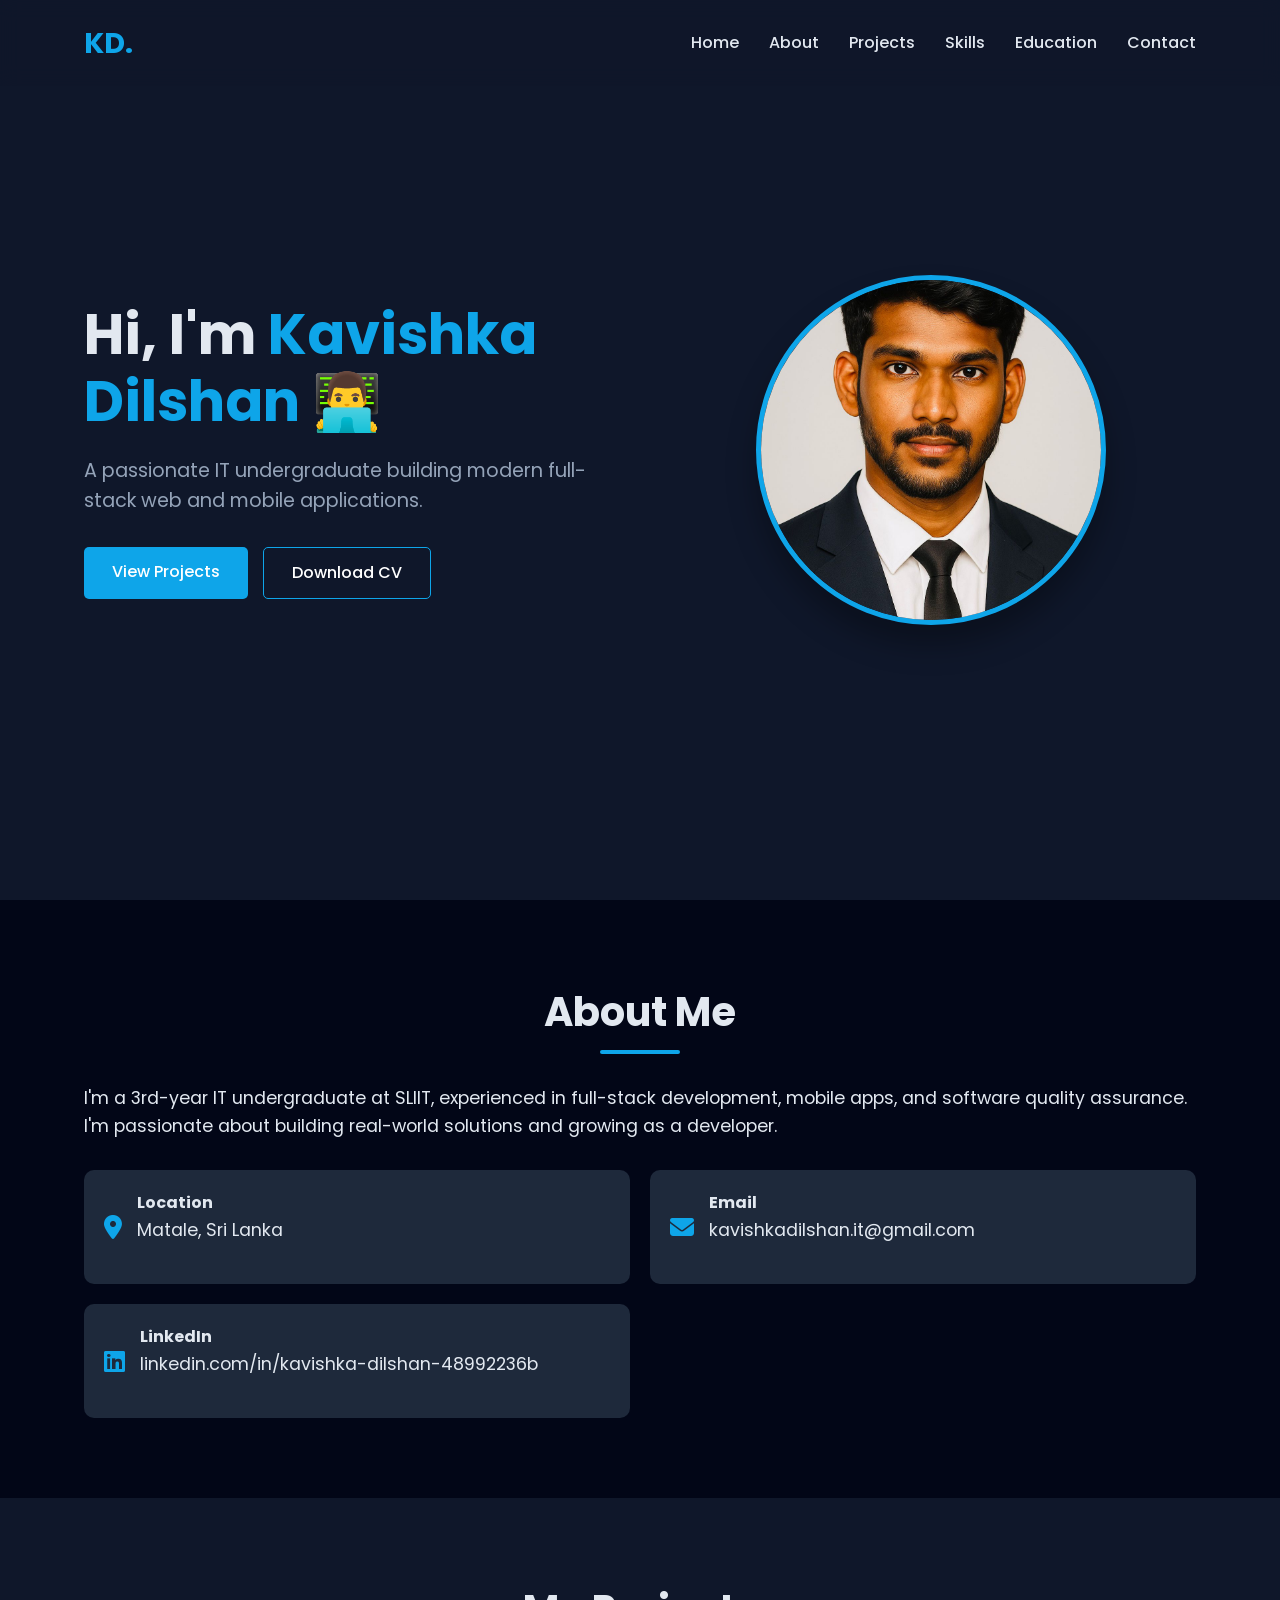
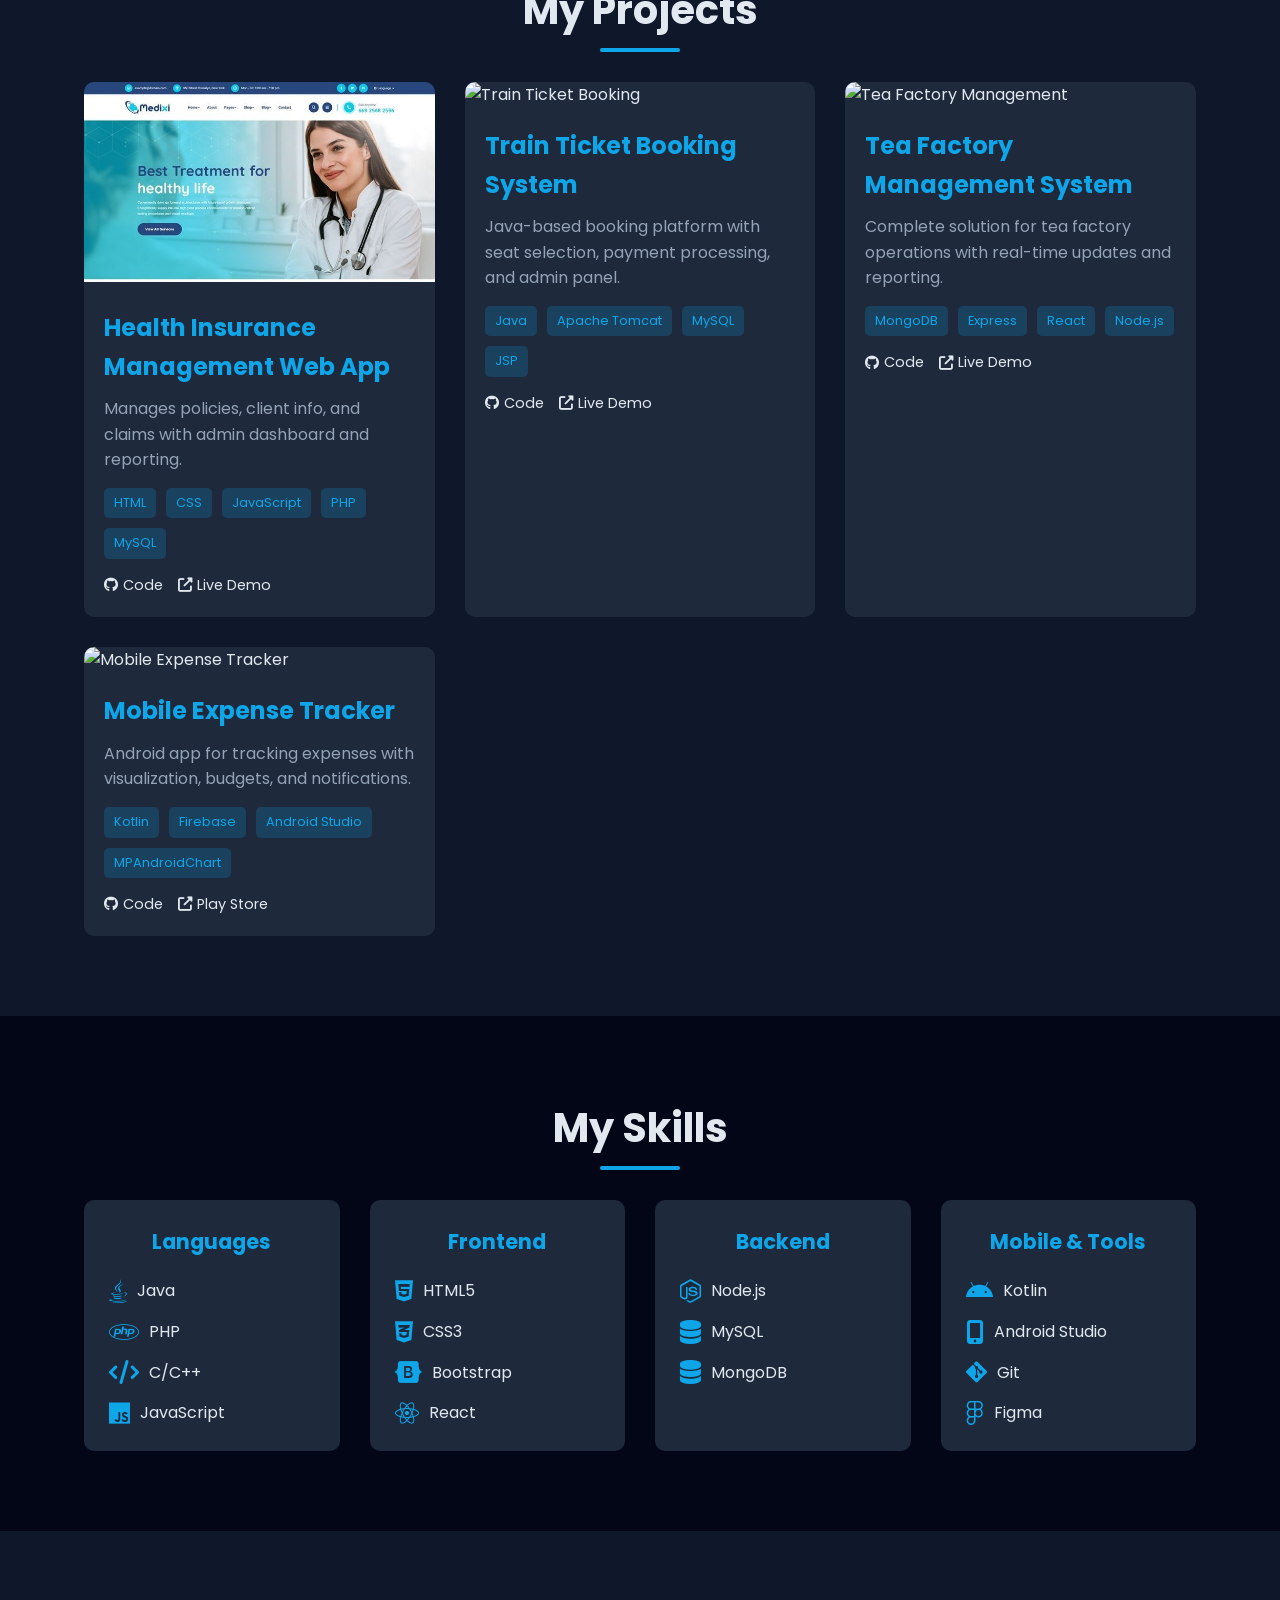
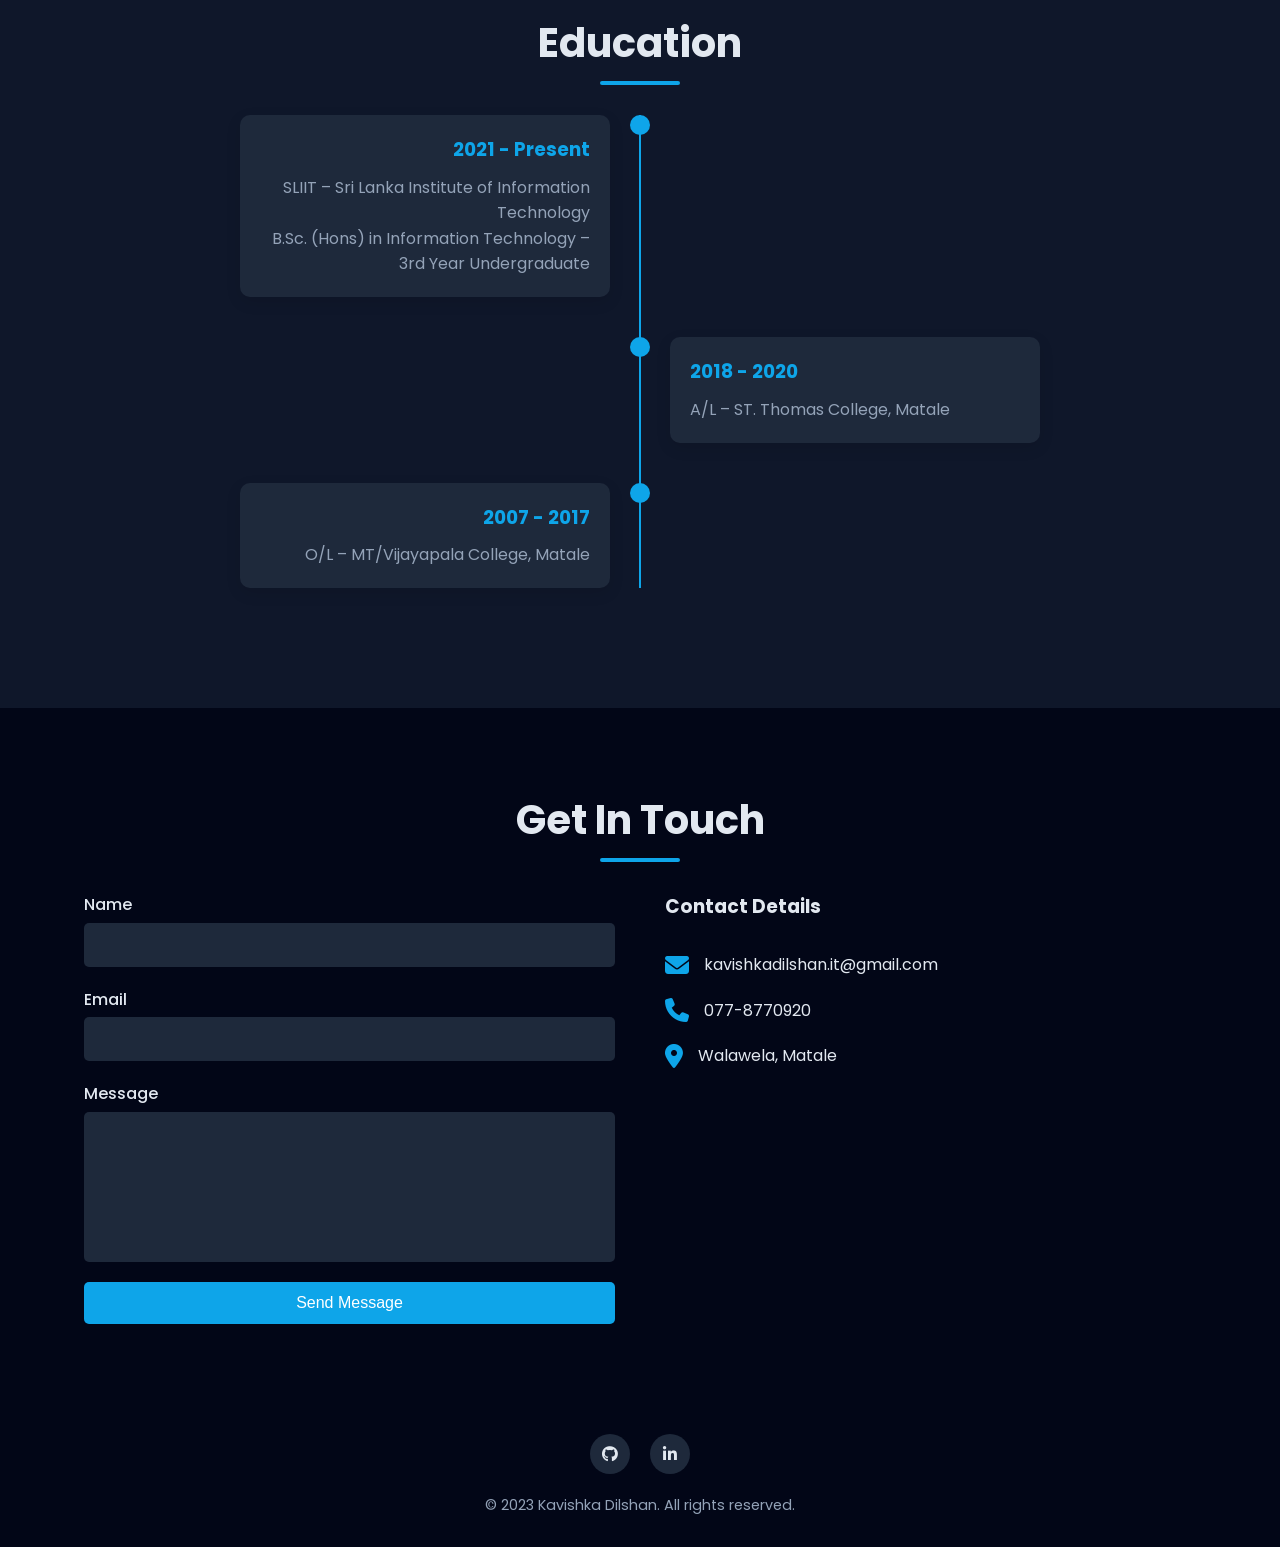
==== portfolio.html @ 3ac2752b "today work today work" ====
<!DOCTYPE html>
<html lang="en">
<head>
    <meta charset="UTF-8">
    <meta name="viewport" content="width=device-width, initial-scale=1.0">
    <title>Kavishka Dilshan | IT Undergraduate</title>
    <link rel="stylesheet" href="https://cdnjs.cloudflare.com/ajax/libs/font-awesome/6.4.0/css/all.min.css">
    <link href="https://fonts.googleapis.com/css2?family=Poppins:wght@300;400;500;600;700&display=swap" rel="stylesheet">
   
    <style>
        :root {
            --primary-color: #0ea5e9;
            --secondary-color: #22c55e;
            --dark-bg: #0f172a;
            --darker-bg: #020617;
            --card-bg: #1e293b;
            --text-color: #e2e8f0;
            --text-muted: #94a3b8;
        }

        * {
            margin: 0;
            padding: 0;
            box-sizing: border-box;
            scroll-behavior: smooth;
        }

        body {
            font-family: 'Poppins', sans-serif;
            background-color: var(--dark-bg);
            color: var(--text-color);
            line-height: 1.6;
            overflow-x: hidden;
        }

        a {
            text-decoration: none;
            color: inherit;
        }

        .container {
            width: 90%;
            max-width: 1200px;
            margin: 0 auto;
            padding: 0 20px;
        }

        section {
            padding: 80px 0;
        }

        .section-title {
            font-size: 2.5rem;
            margin-bottom: 40px;
            text-align: center;
            position: relative;
        }

        .section-title::after {
            content: '';
            position: absolute;
            bottom: -10px;
            left: 50%;
            transform: translateX(-50%);
            width: 80px;
            height: 4px;
            background: var(--primary-color);
            border-radius: 2px;
        }

        .btn {
            display: inline-block;
            padding: 12px 28px;
            background: var(--primary-color);
            color: white;
            border-radius: 5px;
            font-weight: 500;
            transition: all 0.3s ease;
            border: none;
            cursor: pointer;
            font-size: 1rem;
        }

        .btn:hover {
            transform: translateY(-3px);
            box-shadow: 0 10px 20px rgba(14, 165, 233, 0.3);
        }

        .btn-secondary {
            background: transparent;
            border: 1px solid var(--primary-color);
            margin-left: 15px;
        }

        .btn-secondary:hover {
            background: var(--primary-color);
        }

        /* Header */
        header {
            position: fixed;
            top: 0;
            left: 0;
            width: 100%;
            z-index: 1000;
            padding: 20px 0;
            transition: all 0.3s ease;
            background-color: rgba(15, 23, 42, 0.8);
            backdrop-filter: blur(10px);
        }

        header.scrolled {
            padding: 15px 0;
            box-shadow: 0 5px 20px rgba(0, 0, 0, 0.1);
        }

        .navbar {
            display: flex;
            justify-content: space-between;
            align-items: center;
        }

        .logo {
            font-size: 1.8rem;
            font-weight: 700;
            color: var(--primary-color);
        }

        .nav-links {
            display: flex;
            list-style: none;
        }

        .nav-links li {
            margin-left: 30px;
        }

        .nav-links a {
            font-weight: 500;
            transition: color 0.3s ease;
            position: relative;
        }

        .nav-links a:hover {
            color: var(--primary-color);
        }

        .nav-links a::after {
            content: '';
            position: absolute;
            bottom: -5px;
            left: 0;
            width: 0;
            height: 2px;
            background: var(--primary-color);
            transition: width 0.3s ease;
        }

        .nav-links a:hover::after {
            width: 100%;
        }

        .menu-btn {
            display: none;
            font-size: 1.5rem;
            cursor: pointer;
        }

        /* Hero Section */
        #hero {
            height: 100vh;
            display: flex;
            align-items: center;
            padding-top: 80px;
            position: relative;
            overflow: hidden;
        }

        .hero-content {
            display: flex;
            align-items: center;
            justify-content: space-between;
        }

        .hero-text {
            flex: 1;
            padding-right: 50px;
        }

        .hero-text h1 {
            font-size: 3.5rem;
            margin-bottom: 20px;
            line-height: 1.2;
        }

        .hero-text h1 span {
            color: var(--primary-color);
        }

        .hero-text p {
            font-size: 1.2rem;
            margin-bottom: 30px;
            color: var(--text-muted);
            max-width: 600px;
        }

        .hero-btns {
            display: flex;
        }

        .hero-image {
            flex: 1;
            display: flex;
            justify-content: center;
        }

        .profile-img {
            width: 350px;
            height: 350px;
            border-radius: 50%;
            object-fit: cover;
            border: 5px solid var(--primary-color);
            box-shadow: 0 20px 30px rgba(0, 0, 0, 0.3);
            animation: float 3s ease-in-out infinite;
        }

        @keyframes float {
            0% { transform: translateY(0); }
            50% { transform: translateY(-20px); }
            100% { transform: translateY(0); }
        }

        /* About Section */
        #about {
            background-color: var(--darker-bg);
        }

        .about-content {
            display: flex;
            align-items: center;
            gap: 50px;
        }

        .about-text {
            flex: 1;
        }

        .about-text p {
            margin-bottom: 20px;
            font-size: 1.1rem;
        }

        .info-cards {
            display: grid;
            grid-template-columns: repeat(2, 1fr);
            gap: 20px;
            margin-top: 30px;
        }

        .info-card {
            background: var(--card-bg);
            padding: 20px;
            border-radius: 10px;
            display: flex;
            align-items: center;
            transition: transform 0.3s ease;
        }

        .info-card:hover {
            transform: translateY(-5px);
        }

        .info-card i {
            font-size: 1.5rem;
            margin-right: 15px;
            color: var(--primary-color);
        }

        /* Projects Section */
        .projects-grid {
            display: grid;
            grid-template-columns: repeat(auto-fill, minmax(350px, 1fr));
            gap: 30px;
            margin-top: 40px;
        }

        .project-card {
            background: var(--card-bg);
            border-radius: 10px;
            overflow: hidden;
            transition: transform 0.3s ease, box-shadow 0.3s ease;
        }

        .project-card:hover {
            transform: translateY(-10px);
            box-shadow: 0 15px 30px rgba(0, 0, 0, 0.3);
        }

        .project-img {
            height: 200px;
            width: 100%;
            object-fit: cover;
        }

        .project-info {
            padding: 20px;
        }

        .project-info h3 {
            font-size: 1.5rem;
            margin-bottom: 10px;
            color: var(--primary-color);
        }

        .project-info p {
            margin-bottom: 15px;
            color: var(--text-muted);
        }

        .tech-stack {
            display: flex;
            flex-wrap: wrap;
            gap: 10px;
            margin-bottom: 15px;
        }

        .tech-item {
            background: rgba(14, 165, 233, 0.2);
            color: var(--primary-color);
            padding: 5px 10px;
            border-radius: 5px;
            font-size: 0.8rem;
        }

        .project-links {
            display: flex;
            gap: 15px;
        }

        .project-links a {
            display: flex;
            align-items: center;
            gap: 5px;
            font-size: 0.9rem;
            transition: color 0.3s ease;
        }

        .project-links a:hover {
            color: var(--primary-color);
        }

        /* Skills Section */
        #skills {
            background-color: var(--darker-bg);
        }

        .skills-container {
            display: grid;
            grid-template-columns: repeat(auto-fill, minmax(200px, 1fr));
            gap: 30px;
            margin-top: 40px;
        }

        .skill-category {
            background: var(--card-bg);
            padding: 25px;
            border-radius: 10px;
            transition: transform 0.3s ease;
        }

        .skill-category:hover {
            transform: translateY(-5px);
        }

        .skill-category h3 {
            margin-bottom: 20px;
            color: var(--primary-color);
            font-size: 1.3rem;
            text-align: center;
        }

        .skill-items {
            display: flex;
            flex-direction: column;
            gap: 15px;
        }

        .skill-item {
            display: flex;
            align-items: center;
            gap: 10px;
        }

        .skill-item i {
            font-size: 1.5rem;
            color: var(--primary-color);
        }

        /* Education Section */
        .education-timeline {
            position: relative;
            max-width: 800px;
            margin: 40px auto 0;
        }

        .education-timeline::before {
            content: '';
            position: absolute;
            top: 0;
            left: 50%;
            transform: translateX(-50%);
            width: 2px;
            height: 100%;
            background: var(--primary-color);
        }

        .timeline-item {
            position: relative;
            margin-bottom: 40px;
            width: 100%;
        }

        .timeline-item:nth-child(odd) {
            padding-right: calc(50% + 30px);
            text-align: right;
        }

        .timeline-item:nth-child(even) {
            padding-left: calc(50% + 30px);
            text-align: left;
        }

        .timeline-dot {
            position: absolute;
            top: 0;
            left: 50%;
            transform: translateX(-50%);
            width: 20px;
            height: 20px;
            border-radius: 50%;
            background: var(--primary-color);
            z-index: 1;
        }

        .timeline-content {
            background: var(--card-bg);
            padding: 20px;
            border-radius: 10px;
            box-shadow: 0 5px 15px rgba(0, 0, 0, 0.1);
        }

        .timeline-content h3 {
            margin-bottom: 10px;
            color: var(--primary-color);
        }

        .timeline-content p {
            color: var(--text-muted);
        }

        /* Contact Section */
        #contact {
            background-color: var(--darker-bg);
        }

        .contact-container {
            display: grid;
            grid-template-columns: repeat(2, 1fr);
            gap: 50px;
            margin-top: 40px;
        }

        .contact-form {
            display: flex;
            flex-direction: column;
            gap: 20px;
        }

        .form-group {
            display: flex;
            flex-direction: column;
            gap: 5px;
        }

        .form-group label {
            font-weight: 500;
        }

        .form-group input,
        .form-group textarea {
            padding: 12px 15px;
            background: var(--card-bg);
            border: none;
            border-radius: 5px;
            color: var(--text-color);
            font-family: inherit;
            resize: none;
        }

        .form-group textarea {
            height: 150px;
        }

        .contact-info {
            display: flex;
            flex-direction: column;
            gap: 30px;
        }

        .contact-details {
            display: flex;
            flex-direction: column;
            gap: 20px;
        }

        .contact-item {
            display: flex;
            align-items: center;
            gap: 15px;
        }

        .contact-item i {
            font-size: 1.5rem;
            color: var(--primary-color);
        }

        /* Footer */
        footer {
            text-align: center;
            padding: 30px 0;
            background: var(--darker-bg);
        }

        .social-links {
            display: flex;
            justify-content: center;
            gap: 20px;
            margin-bottom: 20px;
        }

        .social-links a {
            width: 40px;
            height: 40px;
            border-radius: 50%;
            background: var(--card-bg);
            display: flex;
            align-items: center;
            justify-content: center;
            transition: all 0.3s ease;
        }

        .social-links a:hover {
            background: var(--primary-color);
            transform: translateY(-5px);
        }

        .copyright {
            color: var(--text-muted);
            font-size: 0.9rem;
        }

        /* Scroll to Top Button */
        .scroll-top {
            position: fixed;
            bottom: 30px;
            right: 30px;
            width: 50px;
            height: 50px;
            border-radius: 50%;
            background: var(--primary-color);
            color: white;
            display: flex;
            align-items: center;
            justify-content: center;
            font-size: 1.2rem;
            cursor: pointer;
            opacity: 0;
            visibility: hidden;
            transition: all 0.3s ease;
            z-index: 999;
        }

        .scroll-top.active {
            opacity: 1;
            visibility: visible;
        }

        /* Responsive Design */
        @media (max-width: 992px) {
            .hero-content {
                flex-direction: column-reverse;
                text-align: center;
            }

            .hero-text {
                padding-right: 0;
                margin-top: 40px;
            }

            .hero-btns {
                justify-content: center;
            }

            .about-content {
                flex-direction: column;
            }

            .contact-container {
                grid-template-columns: 1fr;
            }
        }

        @media (max-width: 768px) {
            .menu-btn {
                display: block;
                z-index: 1001;
            }

            .nav-links {
                position: fixed;
                top: 0;
                right: -100%;
                width: 100%;
                height: 100vh;
                background: var(--darker-bg);
                flex-direction: column;
                justify-content: center;
                align-items: center;
                transition: right 0.5s ease;
                z-index: 1000;
            }

            .nav-links.active {
                right: 0;
            }

            .nav-links li {
                margin: 15px 0;
            }

            .hero-text h1 {
                font-size: 2.5rem;
            }

            .profile-img {
                width: 250px;
                height: 250px;
            }

            .info-cards {
                grid-template-columns: 1fr;
            }

            .education-timeline::before {
                left: 20px;
            }

            .timeline-item:nth-child(odd),
            .timeline-item:nth-child(even) {
                padding-left: 50px;
                padding-right: 0;
                text-align: left;
            }

            .timeline-dot {
                left: 20px;
            }
        }

        @media (max-width: 576px) {
            .hero-btns {
                flex-direction: column;
                gap: 15px;
            }

            .btn-secondary {
                margin-left: 0;
            }

            .section-title {
                font-size: 2rem;
            }

            .projects-grid {
                grid-template-columns: 1fr;
            }
        }
    </style>
</head>
<body>
    <!-- Header -->
    <header id="header">
        <div class="container">
            <nav class="navbar">
                <a href="#" class="logo">KD.</a>
                <ul class="nav-links">
                    <li><a href="#hero">Home</a></li>
                    <li><a href="#about">About</a></li>
                    <li><a href="#projects">Projects</a></li>
                    <li><a href="#skills">Skills</a></li>
                    <li><a href="#education">Education</a></li>
                    <li><a href="#contact">Contact</a></li>
                </ul>
                <div class="menu-btn">
                    <i class="fas fa-bars"></i>
                </div>
            </nav>
        </div>
    </header>

    <!-- Hero Section -->
    <section id="hero">
        <div class="container">
            <div class="hero-content">
                <div class="hero-text">
                    <h1>Hi, I'm <span>Kavishka Dilshan</span> 👨‍💻</h1>
                    <p>A passionate IT undergraduate building modern full-stack web and mobile applications.</p>
                    <div class="hero-btns">
                        <a href="#projects" class="btn">View Projects</a>
                        <a href="#" class="btn btn-secondary">Download CV</a>
                    </div>
                </div>
                <div class="hero-image">
                    <img src="images/profile.jpg" alt="Kavishka Dilshan" class="profile-img">
                </div>
            </div>
        </div>
    </section>

    <!-- About Section -->
    <section id="about">
        <div class="container">
            <h2 class="section-title">About Me</h2>
            <div class="about-content">
                <div class="about-text">
                    <p>I'm a 3rd-year IT undergraduate at SLIIT, experienced in full-stack development, mobile apps, and software quality assurance. I'm passionate about building real-world solutions and growing as a developer.</p>
                    <div class="info-cards">
                        <div class="info-card">
                            <i class="fas fa-map-marker-alt"></i>
                            <div>
                                <h4>Location</h4>
                                <p>Matale, Sri Lanka</p>
                            </div>
                        </div>
                        <div class="info-card">
                            <i class="fas fa-envelope"></i>
                            <div>
                                <h4>Email</h4>
                                <p>kavishkadilshan.it@gmail.com</p>
                            </div>
                        </div>
                        <div class="info-card">
                            <i class="fab fa-linkedin"></i>
                            <div>
                                <h4>LinkedIn</h4>
                                <p>linkedin.com/in/kavishka-dilshan-48992236b</p>
                            </div>
                        </div>
                    </div>
                </div>
            </div>
        </div>
    </section>

    <!-- Projects Section -->
    <section id="projects">
        <div class="container">
            <h2 class="section-title">My Projects</h2>
            <div class="projects-grid">
                <div class="project-card">
                    <img src="images/health.jpg" alt="Health Insurance Management" class="project-img">
                    <div class="project-info">
                        <h3>Health Insurance Management Web App</h3>
                        <p>Manages policies, client info, and claims with admin dashboard and reporting.</p>
                        <div class="tech-stack">
                            <span class="tech-item">HTML</span>
                            <span class="tech-item">CSS</span>
                            <span class="tech-item">JavaScript</span>
                            <span class="tech-item">PHP</span>
                            <span class="tech-item">MySQL</span>
                        </div>
                        <div class="project-links">
                            <a href="#"><i class="fab fa-github"></i> Code</a>
                            <a href="#"><i class="fas fa-external-link-alt"></i> Live Demo</a>
                        </div>
                    </div>
                </div>
                <div class="project-card">
                    <img src="https://via.placeholder.com/400x200" alt="Train Ticket Booking" class="project-img">
                    <div class="project-info">
                        <h3>Train Ticket Booking System</h3>
                        <p>Java-based booking platform with seat selection, payment processing, and admin panel.</p>
                        <div class="tech-stack">
                            <span class="tech-item">Java</span>
                            <span class="tech-item">Apache Tomcat</span>
                            <span class="tech-item">MySQL</span>
                            <span class="tech-item">JSP</span>
                        </div>
                        <div class="project-links">
                            <a href="#"><i class="fab fa-github"></i> Code</a>
                            <a href="#"><i class="fas fa-external-link-alt"></i> Live Demo</a>
                        </div>
                    </div>
                </div>
                <div class="project-card">
                    <img src="https://via.placeholder.com/400x200" alt="Tea Factory Management" class="project-img">
                    <div class="project-info">
                        <h3>Tea Factory Management System</h3>
                        <p>Complete solution for tea factory operations with real-time updates and reporting.</p>
                        <div class="tech-stack">
                            <span class="tech-item">MongoDB</span>
                            <span class="tech-item">Express</span>
                            <span class="tech-item">React</span>
                            <span class="tech-item">Node.js</span>
                        </div>
                        <div class="project-links">
                            <a href="#"><i class="fab fa-github"></i> Code</a>
                            <a href="#"><i class="fas fa-external-link-alt"></i> Live Demo</a>
                        </div>
                    </div>
                </div>
                <div class="project-card">
                    <img src="https://via.placeholder.com/400x200" alt="Mobile Expense Tracker" class="project-img">
                    <div class="project-info">
                        <h3>Mobile Expense Tracker</h3>
                        <p>Android app for tracking expenses with visualization, budgets, and notifications.</p>
                        <div class="tech-stack">
                            <span class="tech-item">Kotlin</span>
                            <span class="tech-item">Firebase</span>
                            <span class="tech-item">Android Studio</span>
                            <span class="tech-item">MPAndroidChart</span>
                        </div>
                        <div class="project-links">
                            <a href="#"><i class="fab fa-github"></i> Code</a>
                            <a href="#"><i class="fas fa-external-link-alt"></i> Play Store</a>
                        </div>
                    </div>
                </div>
            </div>
        </div>
    </section>

    <!-- Skills Section -->
    <section id="skills">
        <div class="container">
            <h2 class="section-title">My Skills</h2>
            <div class="skills-container">
                <div class="skill-category">
                    <h3>Languages</h3>
                    <div class="skill-items">
                        <div class="skill-item">
                            <i class="fab fa-java"></i>
                            <span>Java</span>
                        </div>
                        <div class="skill-item">
                            <i class="fab fa-php"></i>
                            <span>PHP</span>
                        </div>
                        <div class="skill-item">
                            <i class="fas fa-code"></i>
                            <span>C/C++</span>
                        </div>
                        <div class="skill-item">
                            <i class="fab fa-js"></i>
                            <span>JavaScript</span>
                        </div>
                    </div>
                </div>
                <div class="skill-category">
                    <h3>Frontend</h3>
                    <div class="skill-items">
                        <div class="skill-item">
                            <i class="fab fa-html5"></i>
                            <span>HTML5</span>
                        </div>
                        <div class="skill-item">
                            <i class="fab fa-css3-alt"></i>
                            <span>CSS3</span>
                        </div>
                        <div class="skill-item">
                            <i class="fab fa-bootstrap"></i>
                            <span>Bootstrap</span>
                        </div>
                        <div class="skill-item">
                            <i class="fab fa-react"></i>
                            <span>React</span>
                        </div>
                    </div>
                </div>
                <div class="skill-category">
                    <h3>Backend</h3>
                    <div class="skill-items">
                        <div class="skill-item">
                            <i class="fab fa-node-js"></i>
                            <span>Node.js</span>
                        </div>
                        <div class="skill-item">
                            <i class="fas fa-database"></i>
                            <span>MySQL</span>
                        </div>
                        <div class="skill-item">
                            <i class="fas fa-database"></i>
                            <span>MongoDB</span>
                        </div>
                    </div>
                </div>
                <div class="skill-category">
                    <h3>Mobile & Tools</h3>
                    <div class="skill-items">
                        <div class="skill-item">
                            <i class="fab fa-android"></i>
                            <span>Kotlin</span>
                        </div>
                        <div class="skill-item">
                            <i class="fas fa-mobile-alt"></i>
                            <span>Android Studio</span>
                        </div>
                        <div class="skill-item">
                            <i class="fab fa-git-alt"></i>
                            <span>Git</span>
                        </div>
                        <div class="skill-item">
                            <i class="fab fa-figma"></i>
                            <span>Figma</span>
                        </div>
                    </div>
                </div>
            </div>
        </div>
    </section>

    <!-- Education Section -->
    <section id="education">
        <div class="container">
            <h2 class="section-title">Education</h2>
            <div class="education-timeline">
                <div class="timeline-item">
                    <div class="timeline-dot"></div>
                    <div class="timeline-content">
                        <h3>2021 - Present</h3>
                        <p>SLIIT – Sri Lanka Institute of Information Technology</p>
                        <p>B.Sc. (Hons) in Information Technology – 3rd Year Undergraduate</p>
                    </div>
                </div>
                <div class="timeline-item">
                    <div class="timeline-dot"></div>
                    <div class="timeline-content">
                        <h3>2018 - 2020</h3>
                        <p>A/L – ST. Thomas College, Matale</p>
                    </div>
                </div>
                <div class="timeline-item">
                    <div class="timeline-dot"></div>
                    <div class="timeline-content">
                        <h3>2007 - 2017</h3>
                        <p>O/L – MT/Vijayapala College, Matale</p>
                    </div>
                </div>
            </div>
        </div>
    </section>

    <!-- Contact Section -->
    <section id="contact">
        <div class="container">
            <h2 class="section-title">Get In Touch</h2>
            <div class="contact-container">
                <form class="contact-form">
                    <div class="form-group">
                        <label for="name">Name</label>
                        <input type="text" id="name" required>
                    </div>
                    <div class="form-group">
                        <label for="email">Email</label>
                        <input type="email" id="email" required>
                    </div>
                    <div class="form-group">
                        <label for="message">Message</label>
                        <textarea id="message" required></textarea>
                    </div>
                    <button type="submit" class="btn">Send Message</button>
                </form>
                <div class="contact-info">
                    <h3>Contact Details</h3>
                    <div class="contact-details">
                        <div class="contact-item">
                            <i class="fas fa-envelope"></i>
                            <span>kavishkadilshan.it@gmail.com</span>
                        </div>
                        <div class="contact-item">
                            <i class="fas fa-phone"></i>
                            <span>077-8770920</span>
                        </div>
                        <div class="contact-item">
                            <i class="fas fa-map-marker-alt"></i>
                            <span>Walawela, Matale</span>
                        </div>
                    </div>
                </div>
            </div>
        </div>
    </section>

    <!-- Footer -->
    <footer>
        <div class="container">
            <div class="social-links">
                <a href="#"><i class="fab fa-github"></i></a>
                <a href="#"><i class="fab fa-linkedin-in"></i></a>
            </div>
            <p class="copyright">© 2023 Kavishka Dilshan. All rights reserved.</p>
        </div>
    </footer>

    <!-- Scroll to Top Button -->
    <div class="scroll-top">
        <i class="fas fa-arrow-up"></i>
    </div>

    <script>
        // Mobile Menu Toggle
        const menuBtn = document.querySelector('.menu-btn');
        const navLinks = document.querySelector('.nav-links');

        menuBtn.addEventListener('click', () => {
            navLinks.classList.toggle('active');
            menuBtn.innerHTML = navLinks.classList.contains('active') ? 
                '<i class="fas fa-times"></i>' : '<i class="fas fa-bars"></i>';
        });

        // Close mobile menu when clicking a link
        document.querySelectorAll('.nav-links a').forEach(link => {
            link.addEventListener('click', () => {
                navLinks.classList.remove('active');
                menuBtn.innerHTML = '<i class="fas fa-bars"></i>';
            });
        });

        // Header scroll effect
        window.addEventListener('scroll', () => {
            const header = document.getElementById('header');
            header.classList.toggle('scrolled', window.scrollY > 50);
        });

        // Scroll to top button
        const scrollTopBtn = document.querySelector('.scroll-top');

        window.addEventListener('scroll', () => {
            scrollTopBtn.classList.toggle('active', window.scrollY > 300);
        });

        scrollTopBtn.addEventListener('click', () => {
            window.scrollTo({
                top: 0,
                behavior: 'smooth'
            });
        });

        // Smooth scrolling for all links
        document.querySelectorAll('a[href^="#"]').forEach(anchor => {
            anchor.addEventListener('click', function(e) {
                e.preventDefault();
                
                const targetId = this.getAttribute('href');
                if (targetId === '#') return;
                
                const targetElement = document.querySelector(targetId);
                if (targetElement) {
                    window.scrollTo({
                        top: targetElement.offsetTop - 80,
                        behavior: 'smooth'
                    });
                }
            });
        });

        // Animation on scroll
        const animateOnScroll = () => {
            const elements = document.querySelectorAll('.project-card, .skill-category, .timeline-content');
            
            elements.forEach(element => {
                const elementPosition = element.getBoundingClientRect().top;
                const screenPosition = window.innerHeight / 1.3;
                
                if (elementPosition < screenPosition) {
                    element.style.opacity = '1';
                    element.style.transform = 'translateY(0)';
                }
            });
        };

        // Set initial state for animated elements
        document.querySelectorAll('.project-card, .skill-category, .timeline-content').forEach(element => {
            element.style.opacity = '0';
            element.style.transform = 'translateY(20px)';
            element.style.transition = 'all 0.5s ease';
        });

        window.addEventListener('scroll', animateOnScroll);
        window.addEventListener('load', animateOnScroll);
    </script>
</body>
</html>
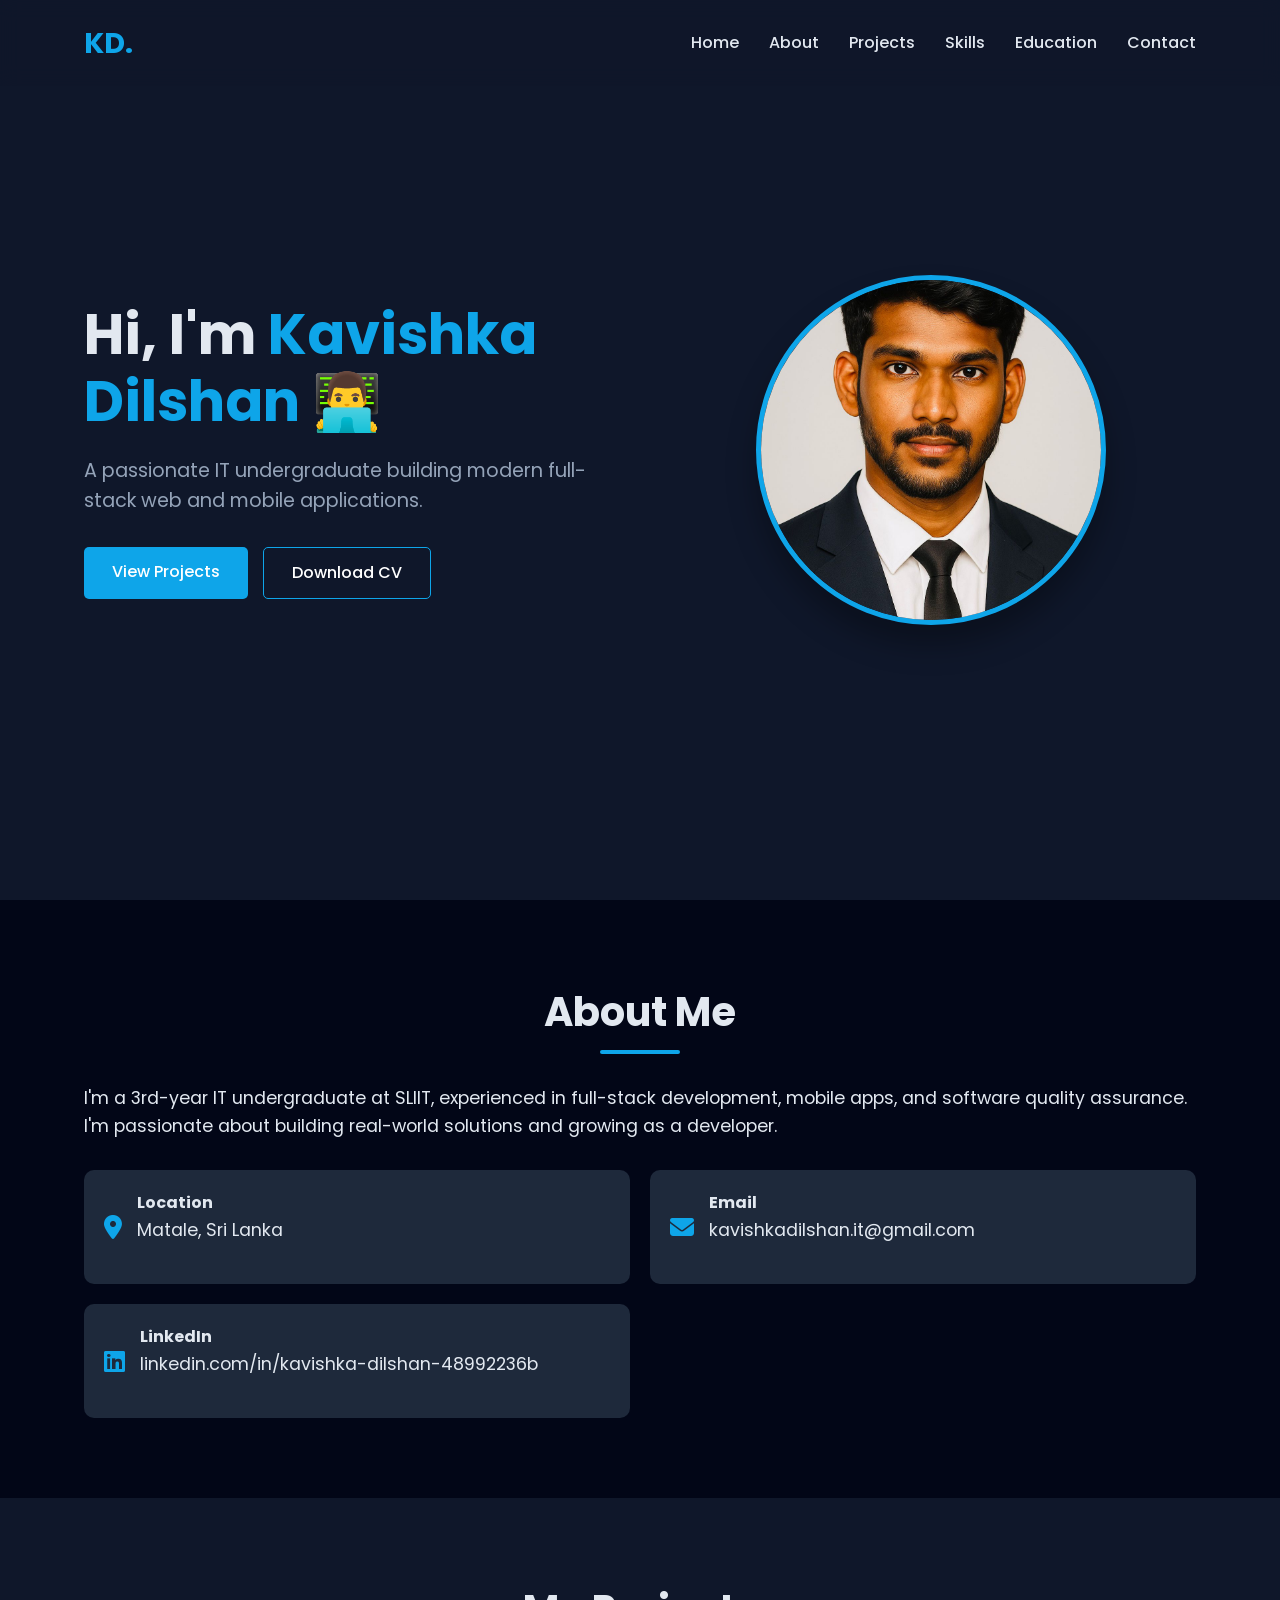
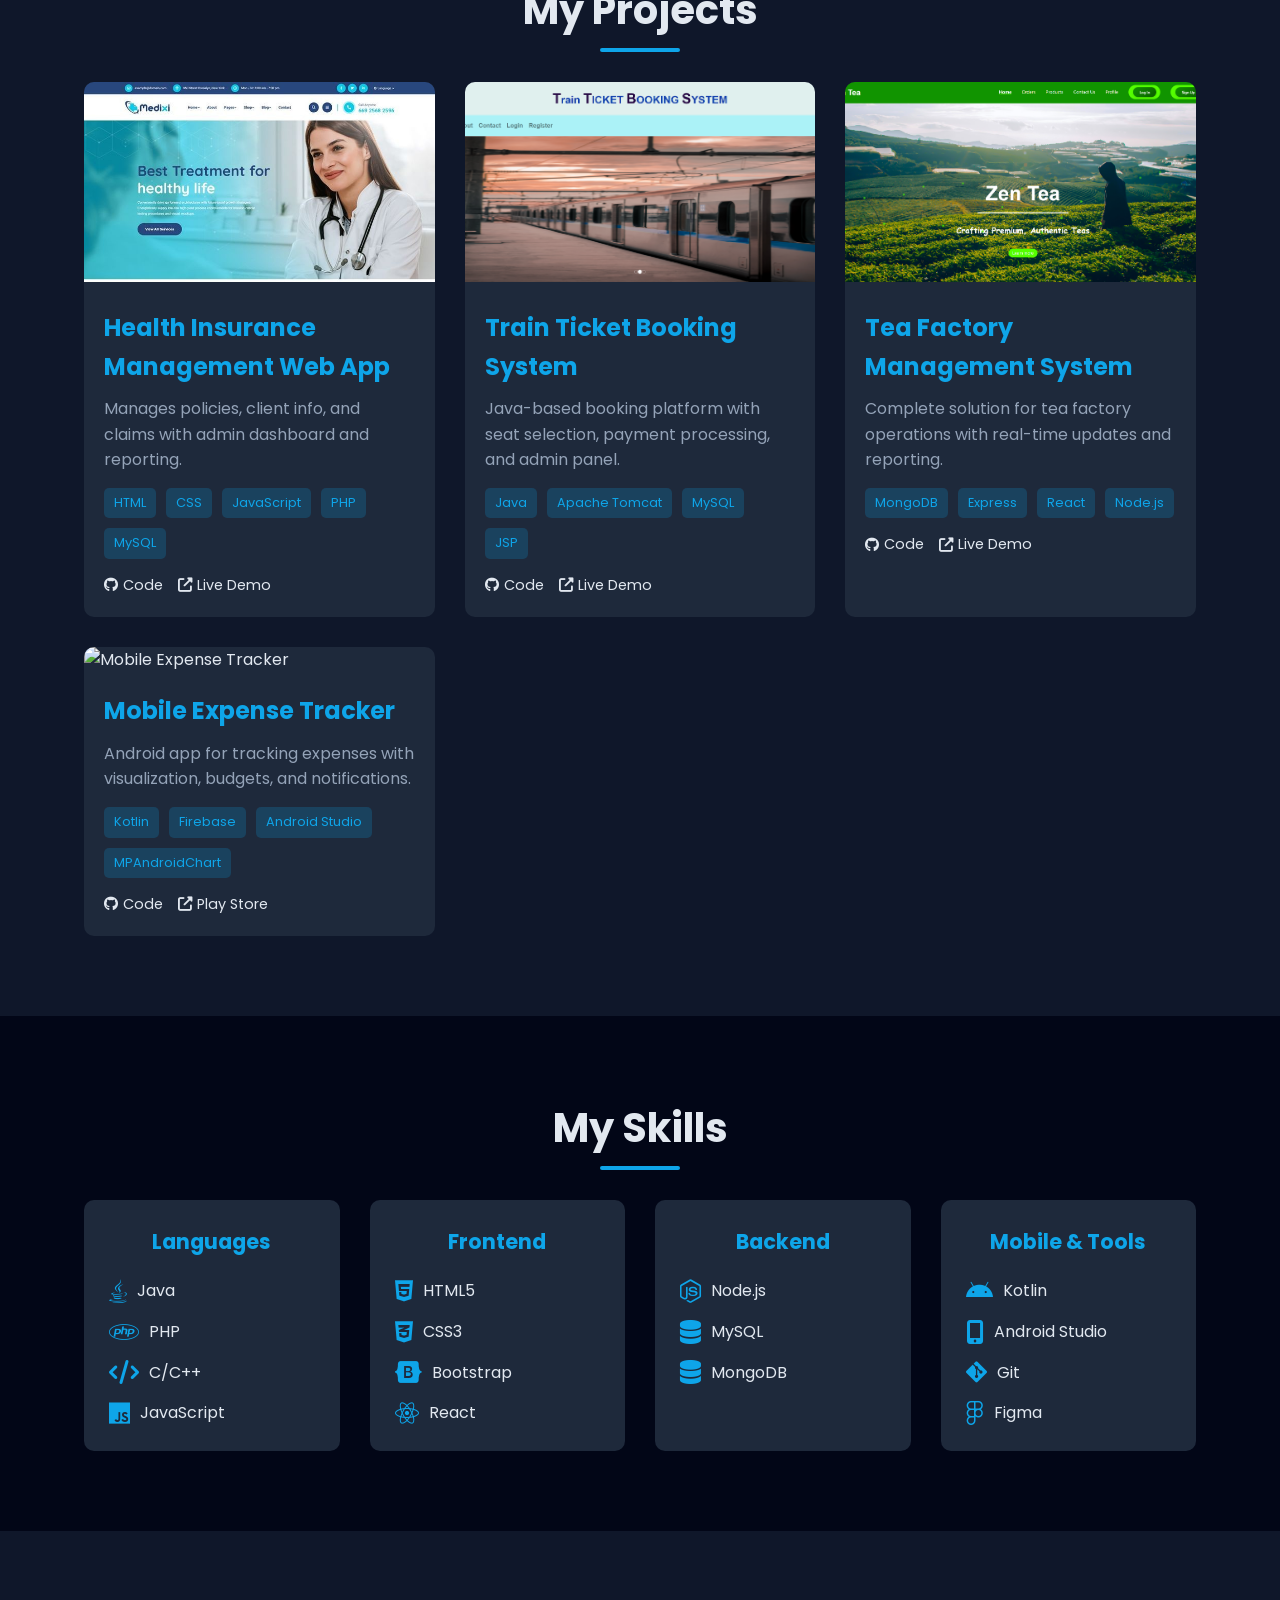
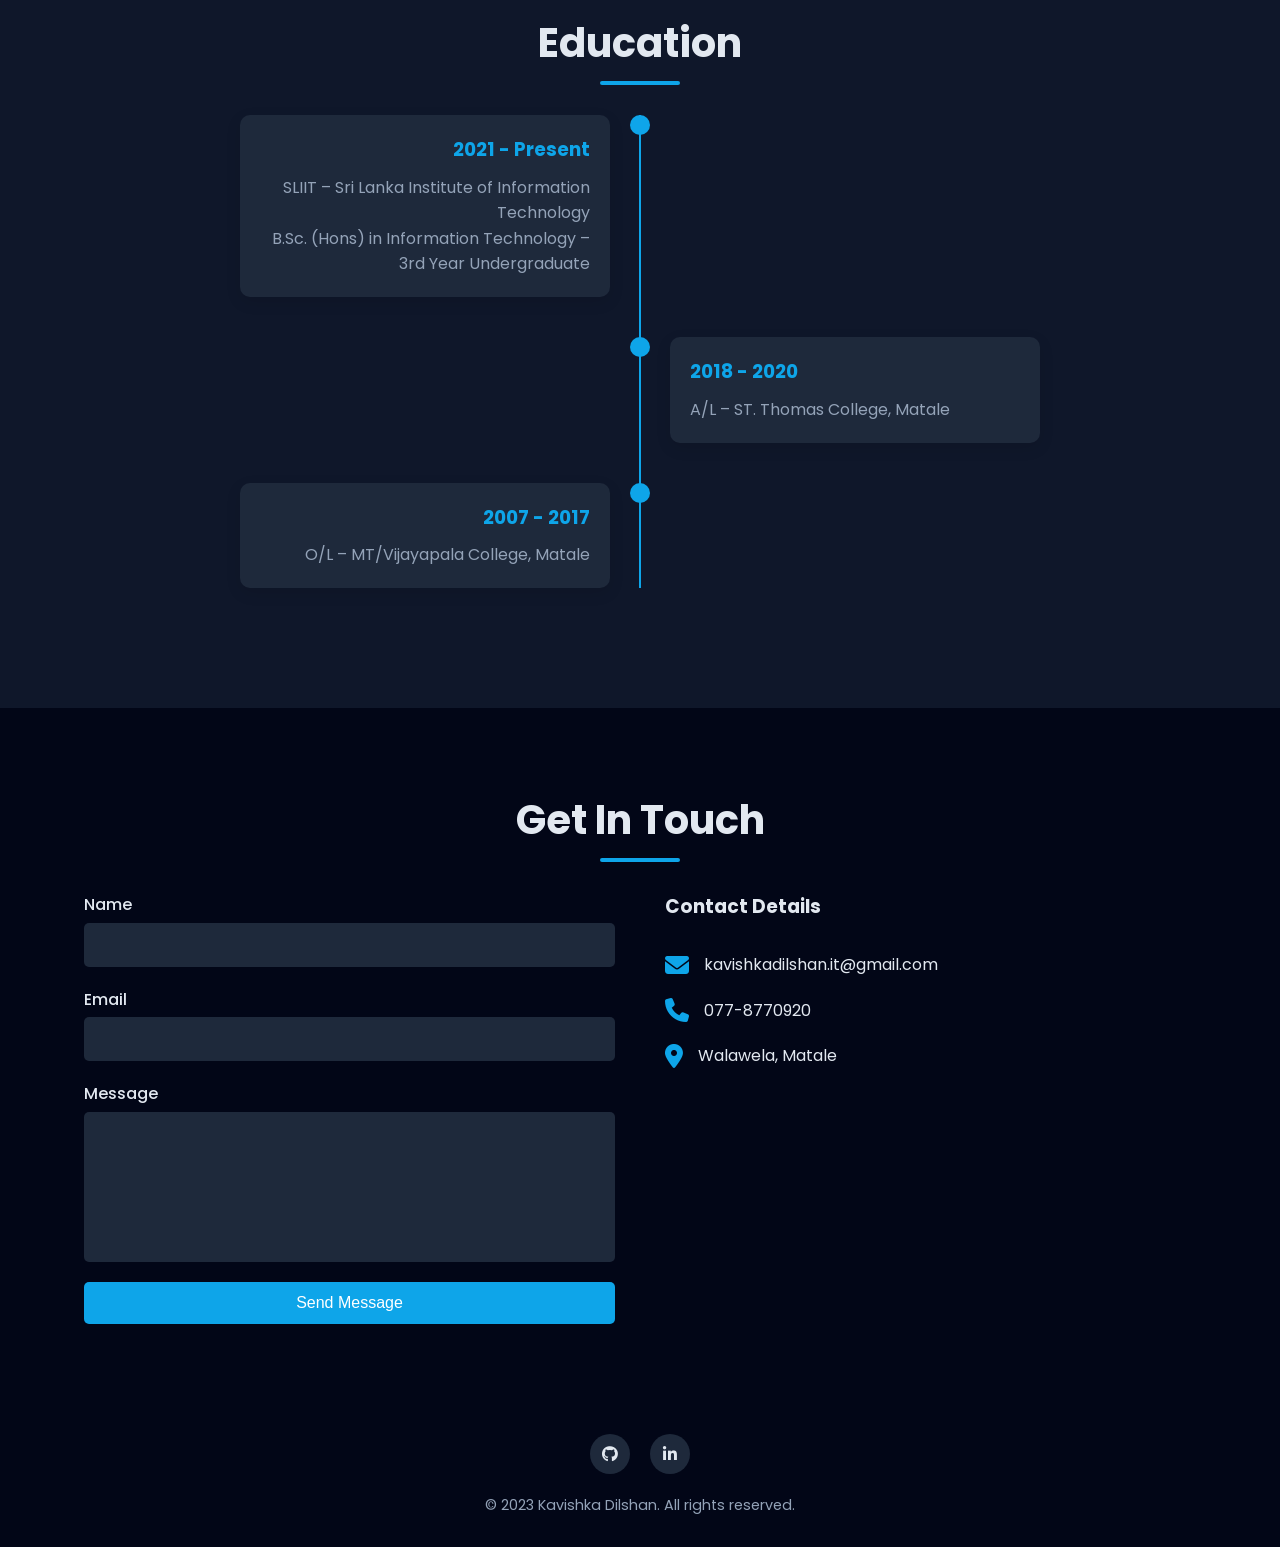
==== commit 61635fd1: "last work today work" ====
--- a/portfolio.html
+++ b/portfolio.html
@@ -786,7 +786,7 @@
                     </div>
                 </div>
                 <div class="project-card">
-                    <img src="https://via.placeholder.com/400x200" alt="Train Ticket Booking" class="project-img">
+                    <img src="images/train.jpg" alt="Train Ticket Booking" class="project-img">
                     <div class="project-info">
                         <h3>Train Ticket Booking System</h3>
                         <p>Java-based booking platform with seat selection, payment processing, and admin panel.</p>
@@ -803,7 +803,7 @@
                     </div>
                 </div>
                 <div class="project-card">
-                    <img src="https://via.placeholder.com/400x200" alt="Tea Factory Management" class="project-img">
+                    <img src="images/Tea.png" alt="Tea Factory Management" class="project-img">
                     <div class="project-info">
                         <h3>Tea Factory Management System</h3>
                         <p>Complete solution for tea factory operations with real-time updates and reporting.</p>
